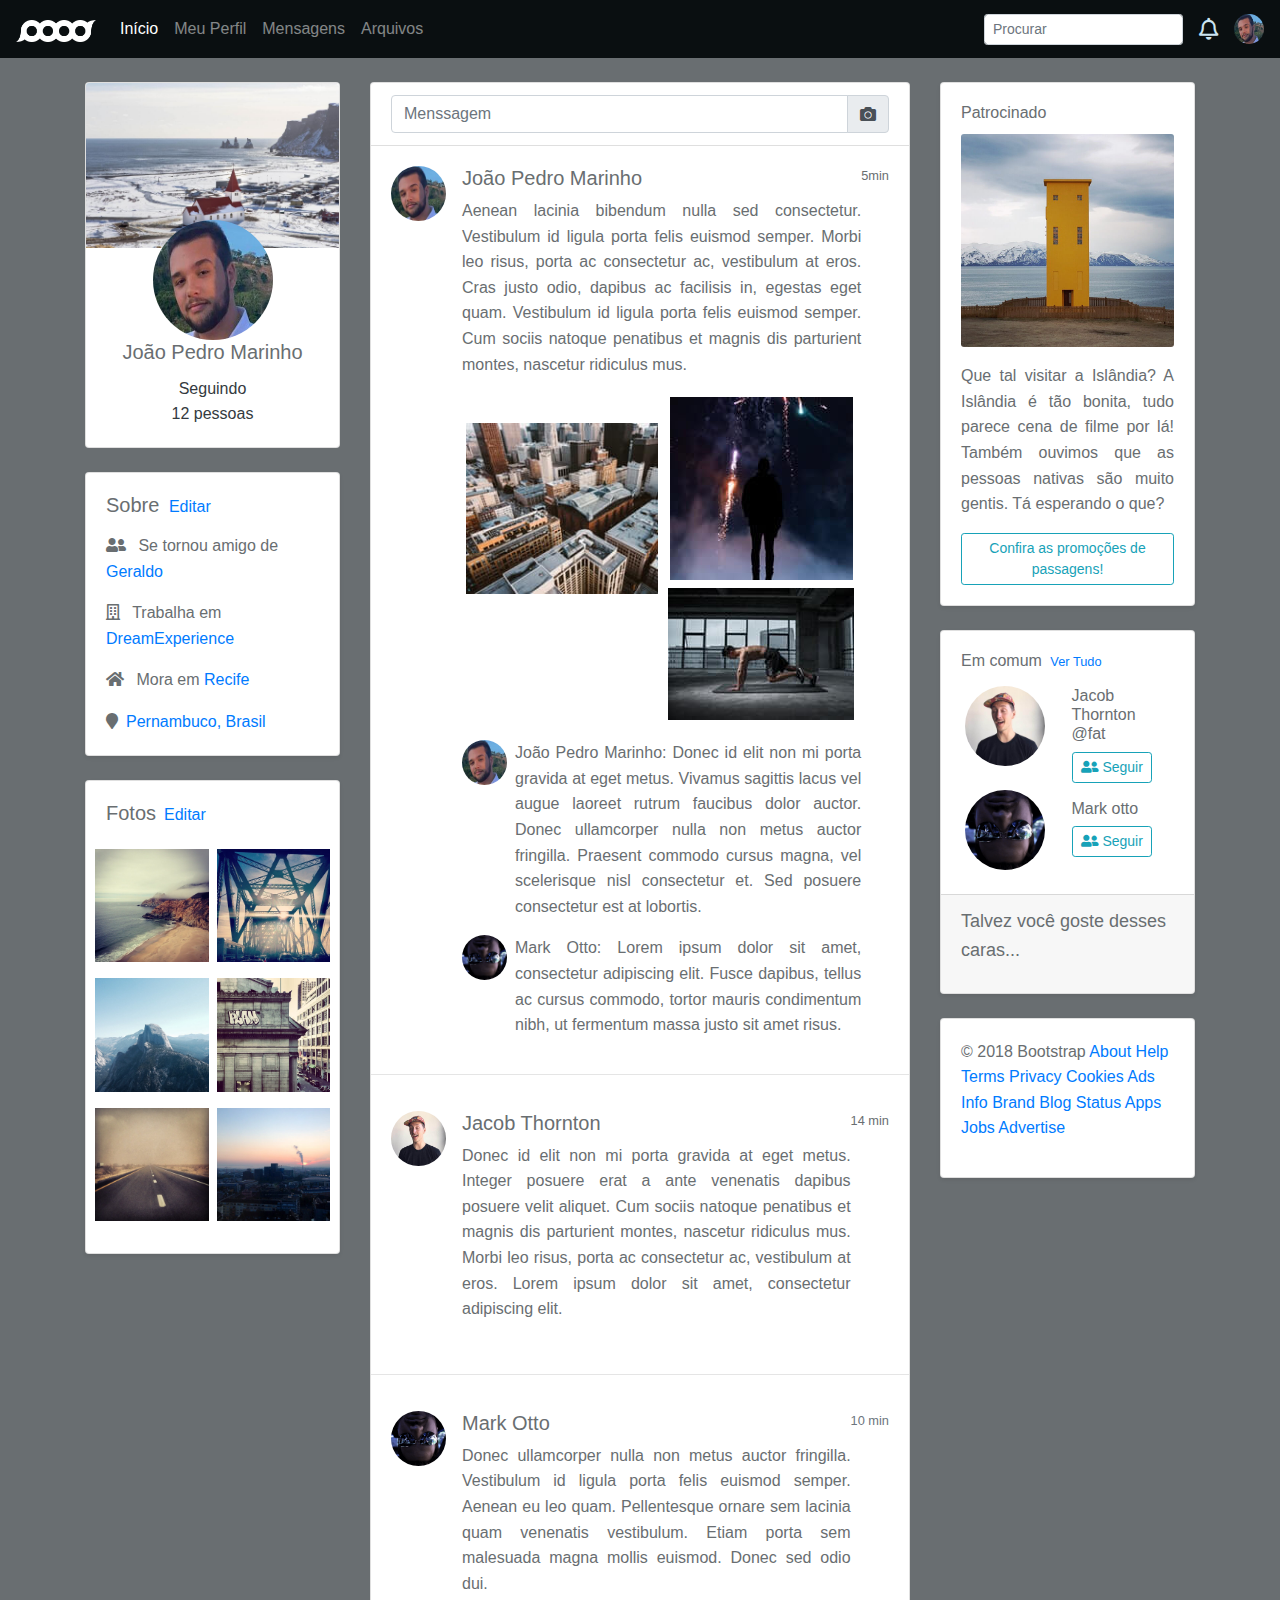
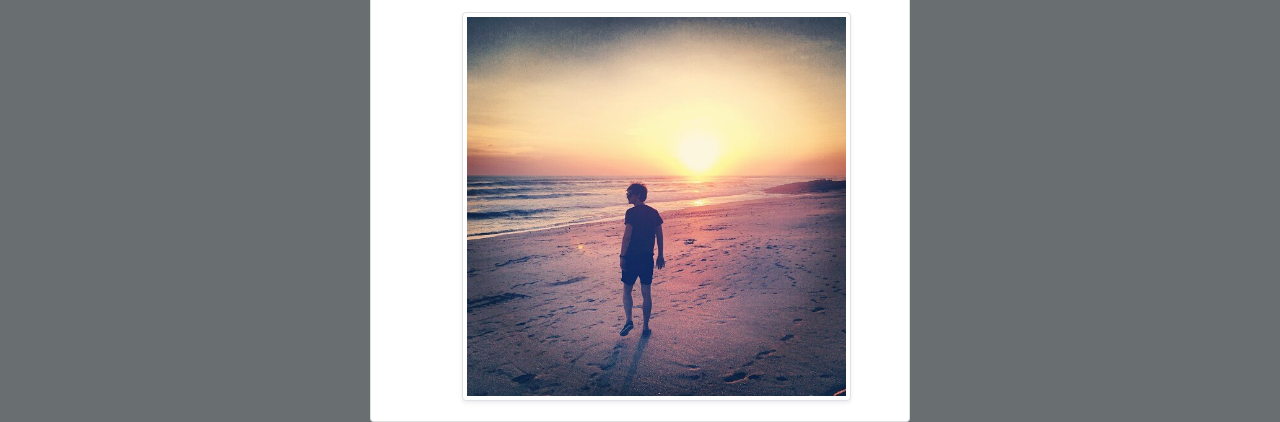
==== index.html @ 1794aaf6 "otimização acessibilidade 2" ====
<!DOCTYPE html>
<html lang="en">
<head>
<meta charset="UTF-8">
<meta name ="Social media" content="A fun Social Media for cool & new developers">
<meta name="viewport" content="width=device-width, initial-scale=1.0">
<meta http-equiv="X-UA-Compatible" content="ie=edge">
<link rel="stylesheet" href="https://cdnjs.cloudflare.com/ajax/libs/twitter-bootstrap/4.3.1/css/bootstrap.min.css">
<link rel="stylesheet" href="https://use.fontawesome.com/releases/v5.7.2/css/all.css">
<link rel="stylesheet" href="style.css">

<!------------------LIght BOx for Gallery-------------->
<link rel="stylesheet" href="lightbox.min.css">
<script type="text/javascript" src="lightbox-plus-jquery.min.js"></script>
<!------------------LIght BOx for Gallery-------------->
<title>Minha Rede Social</title>
</head>
<body>


    <!-------------------------------NAvigation Starts------------------>

    <nav class="navbar navbar-expand-md navbar-dark mb-4" style="background-color:#0a0f11">
        <a href="index.html" class="navbar-brand"><img src="img/brand-white.png" alt="logo" class="img-fluid" width="80px" height="100px"></a>

        <button name="Menu" class="navbar-toggler" data-toggle="collapse" data-target="#responsive"><span class="navbar-toggler-icon"></span>Menu</button>


        <div class="collapse navbar-collapse" id="responsive">
            <ul class="navbar-nav mr-auto text-capitalize">
                <li class="nav-item"><a href="index.html" class="nav-link active">Início</a></li>
                <li class="nav-item"><a href="profile.html" class="nav-link">Meu Perfil</a></li>
                <li class="nav-item"><a href="#modalview" class="nav-link" data-toggle="modal">Mensagens</a></li>
                <li class="nav-item"><a href="notification.html" class="nav-link">Arquivos</a></li>
                <li class="nav-item"><a href="#" class="nav-link d-md-none">Sair</a></li>

            </ul>

            <form action="" class="form-inline ml-auto d-none d-md-block">
                <input type="text" name="search" id="search" placeholder="Procurar" class="form-control form-control-sm">
            </form>
            <a href="notification.html" class="text-decoration-none" style="color:#CBE4F2;font-size:22px;"><i class="far fa-bell ml-3 d-none d-md-block"></i></a> 
            <img src="img/WhatsApp Image 2023-08-21 at 18.34.42.jpeg" alt="" class="rounded-circle ml-3 d-none d-md-block" width="30px" height="30px">





        </div>





    </nav>

    <!---------------------------------------------Ends navigation------------------------------>

    <!---------------------------MOdal Section  satrts------------------->

    <div class="modal fade" id="modalview" >
        <div class="modal-dialog modal-dialog-scrollable modal-dialog-centered">

            <div class="modal-content">


                <div class="modal-header">
                    <div class="modal-title h4">Mensagens</div>

                    <button type="button" class="close" data-dismiss="modal">&times;</button>
                </div>


                <div class="modal-body">


                    <ul class="list-unstyled">


                     <a href="#" class="text-decoration-none">
                        <li class="media hover-media">
                           
                                <img src="img/WhatsApp Image 2023-08-21 at 18.34.42.jpeg" alt="img" width="60px" height="60px" class="rounded-circle mr-3">

                                <div class="media-body text-dark">
                                        <h6 class="media-header">João Pedro Marinho <strong> e mais alguém</strong></h6>
                                        <p class="media-text">Lorem ipsum dolor sit amet consectetur adipisicing elit.</p>

                                </div>

                        </li>
                    </a>
                    <hr class="my-3">


                    
                    <a href="#" class="text-decoration-none">
                            <li class="media hover-media">
                               
                                    <img src="img/avatar-fat.jpg" alt="img" width="60px" height="60px" class="rounded-circle mr-3">
    
                                    <div class="media-body text-dark">
                                            <h6 class="media-header">Mark Otto<strong></strong></h6>
                                            <p class="media-text">Lorem ipsum dolor sit amet consectetur adipisicing elit.</p>
    
                                    </div>
    
                            </li>
                        </a>


                        <hr class="my-3">


                        <a href="#" class="text-decoration-none">
                            <li class="media hover-media">
                               
                                    <img src="img/avatar-mdo.png" alt="img" width="60px" height="60px" class="rounded-circle mr-3">
    
                                    <div class="media-body text-dark">
                                            <h6 class="media-header">Archer andu e <strong> mais 5 pessoas</strong></h6>
                                            <p class="media-text">Lorem ipsum dolor sit amet consectetur adipisicing elit.</p>
    
                                    </div>
    
                            </li>
                        </a>

                        <hr class="my-3">
            
        
                            
                            <a href="#" class="text-decoration-none">
                                    <li class="media hover-media">
                                       
                                            <img src="img/avatar-fat.jpg" alt="img" width="60px" height="60px" class="rounded-circle mr-3">
            
                                            <div class="media-body text-dark">
                                                    <h6 class="media-header">Mark Otto e <strong> mais 3 pessoas</strong></h6>
                                                    <p class="media-text">Lorem ipsum dolor sit amet consectetur adipisicing elit.</p>
            
                                            </div>
            
                                    </li>
                                </a>
        
        
                                <hr class="my-3">
        
        
                                <a href="#" class="text-decoration-none">
                                    <li class="media hover-media">
                                       
                                            <img src="img/avatar-mdo.png" alt="img" width="60px" height="60px" class="rounded-circle mr-3">
            
                                            <div class="media-body text-dark">
                                                    <h6 class="media-header">Archer andu</h6>
                                                    <p class="media-text">Lorem ipsum dolor sit amet consectetur adipisicing elit.</p>
            
                                            </div>
            
                                    </li>
                                </a>

                        
                                <hr class="my-3">
                                <a href="#" class="text-decoration-none">
                                        <li class="media hover-media">
                                           
                                                <img src="img/avatar-dhg.png" alt="img" width="60px" height="60px" class="rounded-circle mr-3">
                
                                                <div class="media-body text-dark">
                                                        <h6 class="media-header">Jchob Thunder</h6>
                                                        <p class="media-text">Lorem ipsum dolor sit amet consectetur adipisicing elit.</p>
                
                                                </div>
                
                                        </li>
                                    </a>
                                    <hr class="my-3">
                
                
                
                                        <a href="#" class="text-decoration-none">
                                            <li class="media hover-media">
                                               
                                                    <img src="img/avatar-mdo.png" alt="img" width="60px" height="60px" class="rounded-circle mr-3">
                    
                                                    <div class="media-body text-dark">
                                                            <h6 class="media-header">Archer andu e <strong> mais 4 pessoas</strong></h6>
                                                            <p class="media-text">Lorem ipsum dolor sit amet consectetur adipisicing elit.</p>
                    
                                                    </div>
                    
                                            </li>
                                        </a>
    
    


                    </ul>



                    

                </div>
            </div>


        </div>


    </div>
    <!-------------------------------MOdal Ends---------------------------->



    <!-------------------------------------------Start Grids layout for lg-xl-3 columns and (xs-lg 1 columns)--------------------------------->


    <div class="container">
        <div class="row">


            <!--------------------------left columns  start-->

            <div class="col-12 col-lg-3">

                <div class="left-column">


                    <div class="card card-left1 mb-4" >
                        <img src="img/photo-1455448972184-de647495d428.jpg" alt="" class="card-img-top img-fluid">
                        <div class="card-body text-center ">
                            <img src="img/WhatsApp Image 2023-08-21 at 18.34.42.jpeg" alt="img" width="120px" height="120px" class="rounded-circle mt-n5">
                            <h5 class="card-title">João Pedro Marinho</h5>
                            <ul class="list-unstyled nav justify-content-center">
                               <a href="#" class="text-dark text-decoration-none"> <li class="nav-item">Seguindo<br> <strong>12 pessoas</strong></li></a>
                            </ul>

                        </div>




                    </div>


                    <div class="card shadow-sm card-left2 mb-4">

                        <div class="card-body">

                                <h5 class="mb-3 card-title">Sobre <small><a href="#" class="ml-1">Editar</a></small></h5>

                                <p class="card-text"> <i class="fas fa-user-friends mr-2"></i> Se tornou amigo de <a href="#" class="text-decoration-none">Geraldo</a></p>
                                <p class="card-text"> <i class="far fa-building mr-2"></i> Trabalha em <a href="#" class="text-decoration-none">DreamExperience</a></p>
                                <p class="card-text"> <i class="fas fa-home mr-2"></i> Mora em <a href="#" class="text-decoration-none">Recife</a></p>
                                <p class="card-text"> <i class="fas fa-map-marker mr-2"></i><a href="#" class="text-decoration-none">Pernambuco, Brasil</a></p>




                        </div>
                     




                    </div>




                    <div class="card shadow-sm card-left3 mb-4">

                        <div class="card-body">
                            <h5 class="card-title">Fotos<small class="ml-2"><a href="#">Editar </a></small></h5>

                            <div class="row">
                                <div class="col-6 p-1">
                                    <a href="img/left1.jpg" data-lightbox="id" ><img src="img/left1.jpg" alt="img" class="img-fluid my-2"></a>  
                                    <a href="img/left2.jpg"data-lightbox="id"><img src="img/left2.jpg" alt="img" class="img-fluid my-2"></a>
                                    <a href="img/left3.jpg"data-lightbox="id"><img src="img/left3.jpg" alt="img" class="img-fluid my-2"></a>

                                </div>


                                <div class="col-6 p-1">
                                        <a href="img/left4.jpg"data-lightbox="id"><img src="img/left4.jpg" alt="img" class="img-fluid my-2"></a>
                                        <a href="img/left5.jpg"data-lightbox="id"><img src="img/left5.jpg" alt="img" class="img-fluid my-2"></a>
                                        <a href="img/left6.jpg"data-lightbox="id"><img src="img/left6.jpg" alt="img" class="img-fluid my-2"></a>
    
                                    </div>

                            </div>

                        </div>







                        </div>




                   

                    





                </div>





            </div>








 <!--------------------------Ends Left columns-->





 <!---------------------------------------Middle columns  start---------------->



            
            <div class="col-12 col-lg-6" >


                <div class="middle-column">


                    <div class="card" >


                        <div class="card-header bg-transparent">
                            <form class="form-inline">


                                <div class="input-group w-100">
                                 <input type="text" name="message" id="message" placeholder="Menssagem" class="form-control form-control-md">

                                 <div class="input-group-append">
                                        <div class="input-group-text">
                                                <i class="fas fa-camera"></i>
                                            </div>


                                 </div>

                                </div>



                        
                                
                               
                            </form>

                        </div>






                           
   <div class="card-body">

    <div class="media">
        <img src="img/WhatsApp Image 2023-08-21 at 18.34.42.jpeg" alt="img" width="55px" height="55px" class="rounded-circle mr-3">

        <div class="media-body">
            <h5>João Pedro Marinho</h5>
            <p class="card-text text-justify">Aenean lacinia bibendum nulla sed consectetur. Vestibulum id ligula porta felis euismod semper. Morbi leo risus, porta ac consectetur ac, vestibulum at eros. Cras justo odio, dapibus ac facilisis in, egestas eget quam. Vestibulum id ligula porta felis euismod semper. Cum sociis natoque penatibus et magnis dis parturient montes, nascetur ridiculus mus.</p>

           

            <div class="row no-gutters mb-3">
                <div class="col-6 p-1 text-center">

                        <img src="img/adventure-alps-clouds-2259810.jpg" alt="" class="img-fluid mb-2">
                        <img src="img/aerial-view-architectural-design-buildings-2228123.jpg" alt="" class="img-fluid">
            

                </div>

                <div class="col-6 p-1 text-center">

                        <img src="img/celebration-colored-smoke-dark-2297472.jpg" alt="" class="img-fluid mb-2">
                        <img src="img/bodybuilding-exercise-fitness-2294361.jpg" alt=""class="img-fluid">
            

                </div>


            </div>








        
            <div class="media mb-3">
                    <img src="img/WhatsApp Image 2023-08-21 at 18.34.42.jpeg" alt="img" width="45px" height="45px" class="rounded-circle mr-2">
                    <div class="media-body">
                            <p class="card-text text-justify">João Pedro Marinho: Donec id elit non mi porta gravida at eget metus. Vivamus sagittis lacus vel augue laoreet rutrum faucibus dolor auctor. Donec ullamcorper nulla non metus auctor fringilla. Praesent commodo cursus magna, vel scelerisque nisl consectetur et. Sed posuere consectetur est at lobortis.</p>

                    </div>


            </div>

            
            <div class="media">
                    <img src="img/avatar-mdo.png" alt="img" width="45px" height="45px" class="rounded-circle mr-2">
                    <div class="media-body">
                            <p class="card-text text-justify">Mark Otto: Lorem ipsum dolor sit amet, consectetur adipiscing elit. Fusce dapibus, tellus ac cursus commodo, tortor mauris condimentum nibh, ut fermentum massa justo sit amet risus.</p>

                    </div>


            </div>

            
            



        </div>
        <small>5min</small>
        


    </div>


    



   </div>

                            
                             
 <hr>

<div class="card-body">

    <div class="media">
            <img src="img/avatar-fat.jpg" alt="img" width="55px" height="55px" class="rounded-circle mr-3">

        <div class="media-body">
                <h5>Jacob Thornton</h5>
                <p class="text-justify">Donec id elit non mi porta gravida at eget metus. Integer posuere erat a ante venenatis dapibus posuere velit aliquet. Cum sociis natoque penatibus et magnis dis parturient montes, nascetur ridiculus mus. 
                    Morbi leo risus, porta ac consectetur ac, vestibulum at eros. Lorem ipsum dolor sit amet, consectetur adipiscing elit.</p>



        </div>

        <small>14 min</small>

    </div>





</div>
<hr>

<div class="card-body">

    <div class="media">

            <img src="img/avatar-mdo.png" alt="img" width="55px" height="55px" class="rounded-circle mr-3">
            <div class="media-body">
                <h5>Mark Otto</h5>
                <p class="text-justify">Donec ullamcorper nulla non metus auctor fringilla. Vestibulum id ligula porta felis euismod semper. Aenean eu leo quam. Pellentesque ornare sem lacinia quam venenatis vestibulum. Etiam porta sem malesuada magna mollis euismod. Donec sed odio dui.</p>
             <a href="img/mid5.jpg" data-lightbox="id"><img src="img/mid5.jpg" alt="" class="img-fluid shadow-sm img-thumbnail">   </a>   

            </div>


            <small class="text-muted">10 min</small>



    </div>




</div>





                     
                           

 </div>









 </div>








  </div>






  






  <br> <br> <br><br> <br> <br>

<!------------------------Middle column Ends---------------->








<!---------------------------Statrs Right Columns----------------->


                
<div class="col-12 col-lg-3">


    <div class="right-column">

        <div class="card shadow-sm mb-4" >
            <div class="card-body">
                <h6 class="card-title">Patrocinado</h6>
                <img src="img/right1.jpg" alt="card-img" class="card-img mb-3">
                <p class="card-text text-justify"> <span class="h6">Que tal visitar a Islândia?</span> A Islândia é tão bonita, tudo parece cena de filme por lá! Também ouvimos que as pessoas nativas são muito gentis.  Tá esperando o que?</p>
                <a href="#" class="btn btn-outline-info card-link btn-sm">Confira as promoções de passagens!</a>


            </div>

        </div>


        <div class="card shadow-sm mb-4">

            <div class="card-body">

                    <h6 class="card-title ">Em comum <a href="#" class="ml-1"><small> Ver Tudo</small> </a> </h6>
                    <div class="row no-gutters d-none d-lg-flex">
                        <div class="col-6 p-1">
                                <img src="img/avatar-fat.jpg" alt="img" width="80px" height="80px" class="rounded-circle mb-4">
                                <img src="img/avatar-mdo.png" alt="img" width="80px" height="80px" class="rounded-circle">



                        </div>
                        <div class="col-6 p-1 text-left">
                            <h6>Jacob Thornton @fat</h6>
                            <a href="#" class="btn btn-outline-info btn-sm mb-3"><i class="fas fa-user-friends"></i> Seguir </a>

                            <h6>Mark otto</h6>
                            <a href="#" class="btn btn-outline-info  btn-sm"><i class="fas fa-user-friends"></i> Seguir </a>

                        </div>

                    </div>

            </div>

            <div class="card-footer">

                <p class="lead" style="font-size:18px;">Talvez você goste desses caras...</p>
            </div>
            


        </div>

        <div class="card shadow-sm">
            <div class="card-body">
                <p>&copy; 2018 Bootstrap



                        <a href="#">About</a>
                        <a href="#">Help</a>
                        <a href="#">Terms</a>
                        <a href="#">Privacy</a>
                        <a href="#">Cookies</a>
                        <a href="#">Ads </a>
                        <a href="#">Info</a>
                        <a href="#">Brand</a>
                        <a href="#">Blog</a>
                        <a href="#">Status</a>
                        <a href="#">Apps</a>
                        <a href="#">Jobs</a>
                        <a href="#">Advertise</a>
                    
                
                
                
                
                
                
                
                
                
                
                
                
                
                
                
                
                </p>
            </div>

        </div>









    </div>

    
    

























            </div>





</div>




    

































<!------------------------Light BOx OPtions------------->
<script>
        lightbox.option({
          
        })
    </script>



<!------------------------Light BOx OPtions------------->










<script src="https://cdnjs.cloudflare.com/ajax/libs/jquery/3.3.1/jquery.slim.min.js"></script>
<script src="https://cdnjs.cloudflare.com/ajax/libs/popper.js/1.14.7/umd/popper.min.js"></script>
<script src="https://cdnjs.cloudflare.com/ajax/libs/twitter-bootstrap/4.3.1/js/bootstrap.min.js"></script>
</body>
</html>
---- style.css ----
* {
    box-sizing: border-box;
  }

  body{
      background-color: #696e71;
      font-family: "Open Sans", "Helvetica Neue", Helvetica, Arial, sans-serif;
      margin: 0;
      font-weight: 300;
      line-height: 1.6;
      color: #696e71;
      text-align: left;
  }
  
.banner{
    background-image: url(img/banner.jpg);
    background-repeat: no-repeat;
    background-size: cover;
    background-position: center;
    height: 500px;

}

.banner-title{
    transform: translateY(150px)
}
.banner-end{
    transform: translateY(280px)
}

.thumnail{
    width: 257px;
    height: 257px;
}

.hover-media:hover{
    background-color: #918f8f;
}
/*--------------------------Grid template starts design for image gallery-----------------*/


.grid-template{
    display: grid;
    grid-template-columns: repeat(5,1fr);
    grid-auto-rows: minmax(250px,auto);
    grid-gap: 10px;
}

.item-1{
    grid-column: 1 / 3;
    grid-row: 1 / 2;

}
.item-7{
    grid-column: 2 / 4;
    grid-row: 2 / 3;
    

}

.item-9{
    grid-row: 3 / 5;
    

}


.item-10{
    grid-row: 3 / 5;
    

}

.item-11{
  grid-column: 3/5;
  grid-row: 3 / 5;
    
}
.item-12{
    grid-row: 3 / 5;
    

}

/*----------------------------------(This code Important for Modal sizing on large device)-----------------------------------*/
.modal-dialog {
    position: relative;
    width: auto;
    max-width: 600px;
    margin: 0 auto;
  }

/*----------------------------------------------------------------------------------------------------------------------------*/
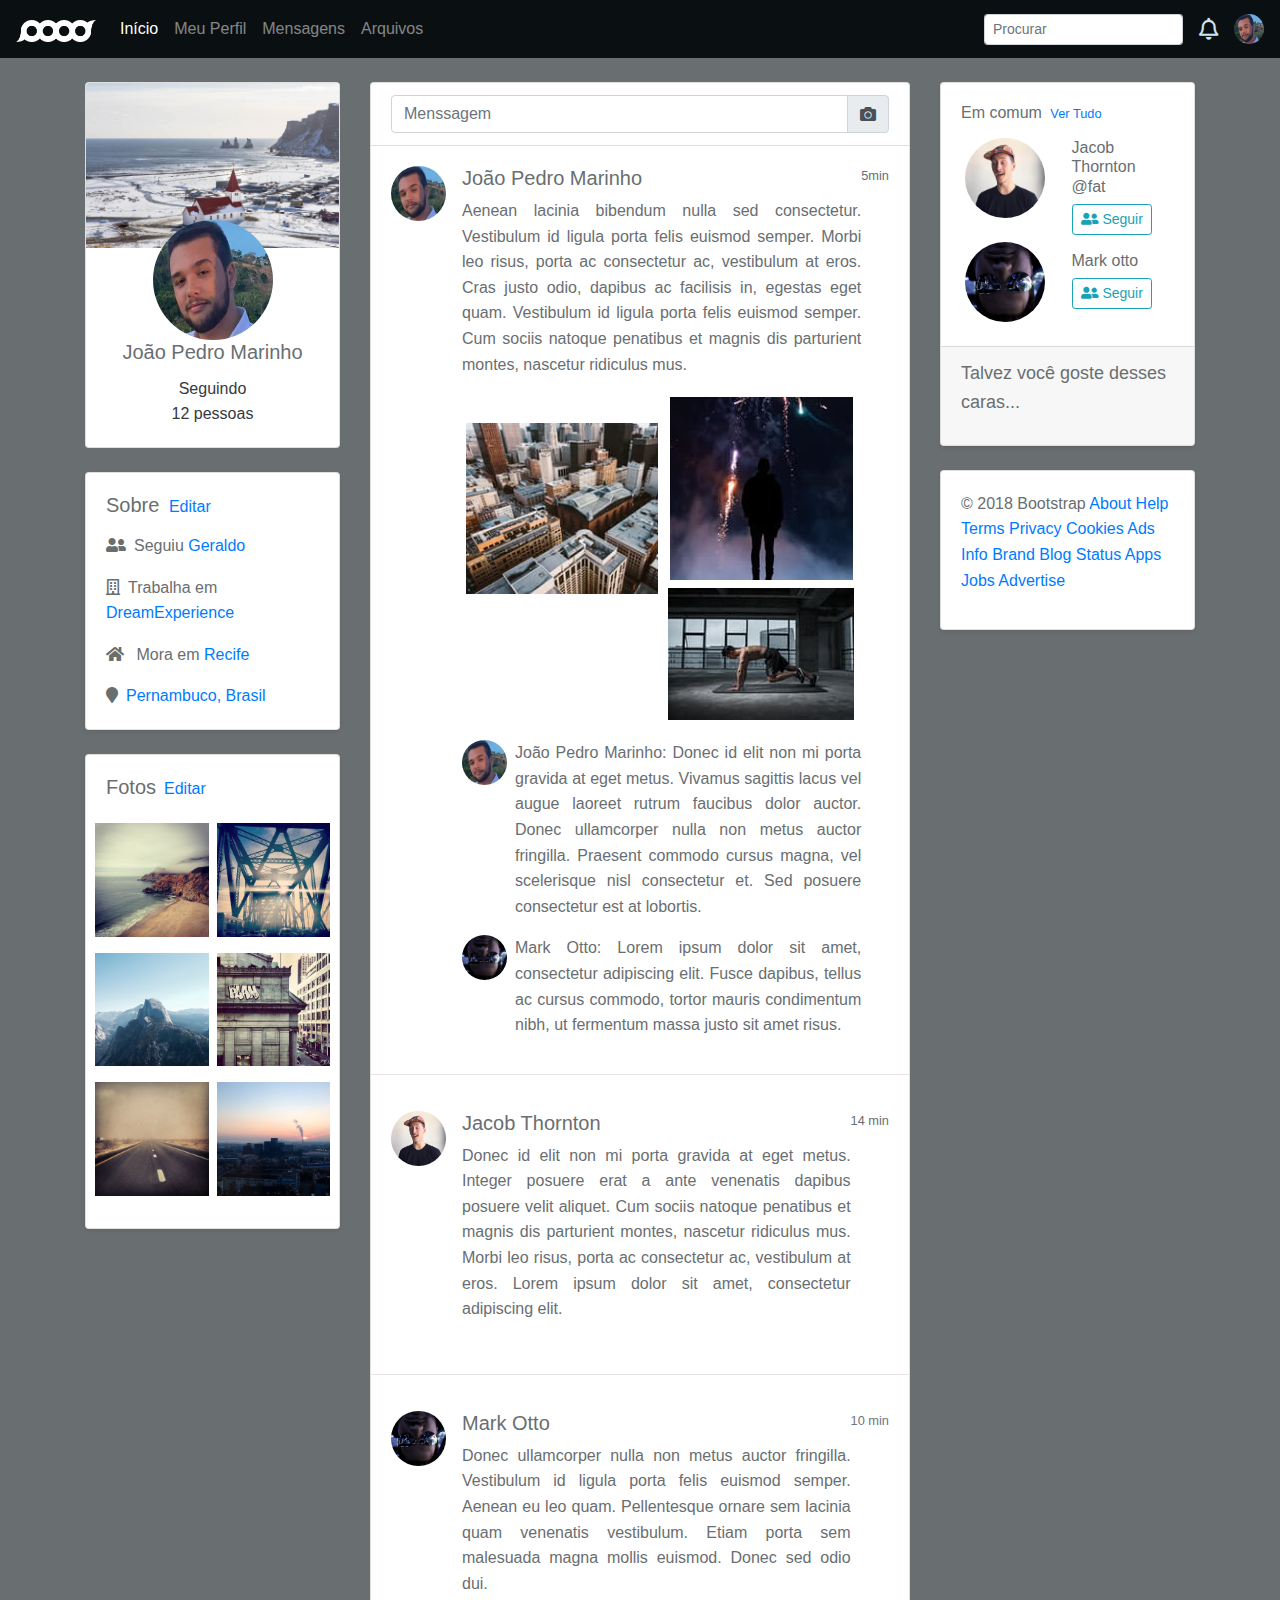
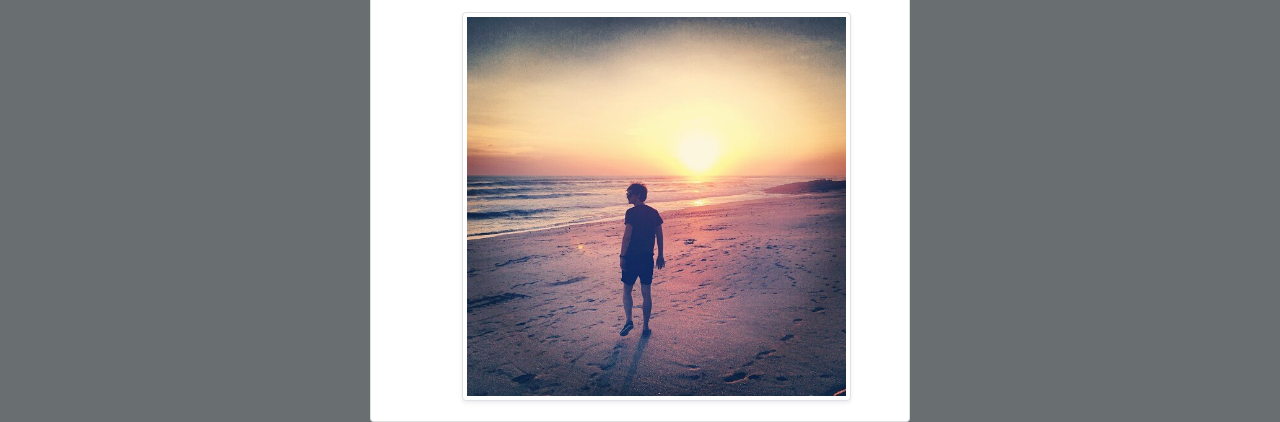
==== commit 0ebc725b: "Modificações gerais" ====
--- a/index.html
+++ b/index.html
@@ -23,7 +23,7 @@
     <nav class="navbar navbar-expand-md navbar-dark mb-4" style="background-color:#0a0f11">
         <a href="index.html" class="navbar-brand"><img src="img/brand-white.png" alt="logo" class="img-fluid" width="80px" height="100px"></a>
 
-        <button name="Menu" class="navbar-toggler" data-toggle="collapse" data-target="#responsive"><span class="navbar-toggler-icon"></span>Menu</button>
+        <button name="Menu" class="navbar-toggler" data-toggle="collapse" data-target="#responsive"><span class="navbar-toggler-icon"></span> Menu</button>
 
 
         <div class="collapse navbar-collapse" id="responsive">
@@ -253,10 +253,10 @@
 
                                 <h5 class="mb-3 card-title">Sobre <small><a href="#" class="ml-1">Editar</a></small></h5>
 
-                                <p class="card-text"> <i class="fas fa-user-friends mr-2"></i> Se tornou amigo de <a href="#" class="text-decoration-none">Geraldo</a></p>
-                                <p class="card-text"> <i class="far fa-building mr-2"></i> Trabalha em <a href="#" class="text-decoration-none">DreamExperience</a></p>
-                                <p class="card-text"> <i class="fas fa-home mr-2"></i> Mora em <a href="#" class="text-decoration-none">Recife</a></p>
-                                <p class="card-text"> <i class="fas fa-map-marker mr-2"></i><a href="#" class="text-decoration-none">Pernambuco, Brasil</a></p>
+                                <p class="card-text"> <i class="fas fa-user-friends mr-2"></i>Seguiu <a href="#" class="link-underline-primary">Geraldo</a></p>
+                                <p class="card-text"> <i class="far fa-building mr-2"></i>Trabalha em <a href="#" class="link-underline-primary">DreamExperience</a></p>
+                                <p class="card-text"> <i class="fas fa-home mr-2"></i> Mora em <a href="#" class="link-underline-primary">Recife</a></p>
+                                <p class="card-text"> <i class="fas fa-map-marker mr-2"></i><a href="#" class="link-underline-primary">Pernambuco, Brasil</a></p>
 
 
 
@@ -571,22 +571,6 @@
 
                 
 <div class="col-12 col-lg-3">
-
-
-    <div class="right-column">
-
-        <div class="card shadow-sm mb-4" >
-            <div class="card-body">
-                <h6 class="card-title">Patrocinado</h6>
-                <img src="img/right1.jpg" alt="card-img" class="card-img mb-3">
-                <p class="card-text text-justify"> <span class="h6">Que tal visitar a Islândia?</span> A Islândia é tão bonita, tudo parece cena de filme por lá! Também ouvimos que as pessoas nativas são muito gentis.  Tá esperando o que?</p>
-                <a href="#" class="btn btn-outline-info card-link btn-sm">Confira as promoções de passagens!</a>
-
-
-            </div>
-
-        </div>
-
 
         <div class="card shadow-sm mb-4">
 
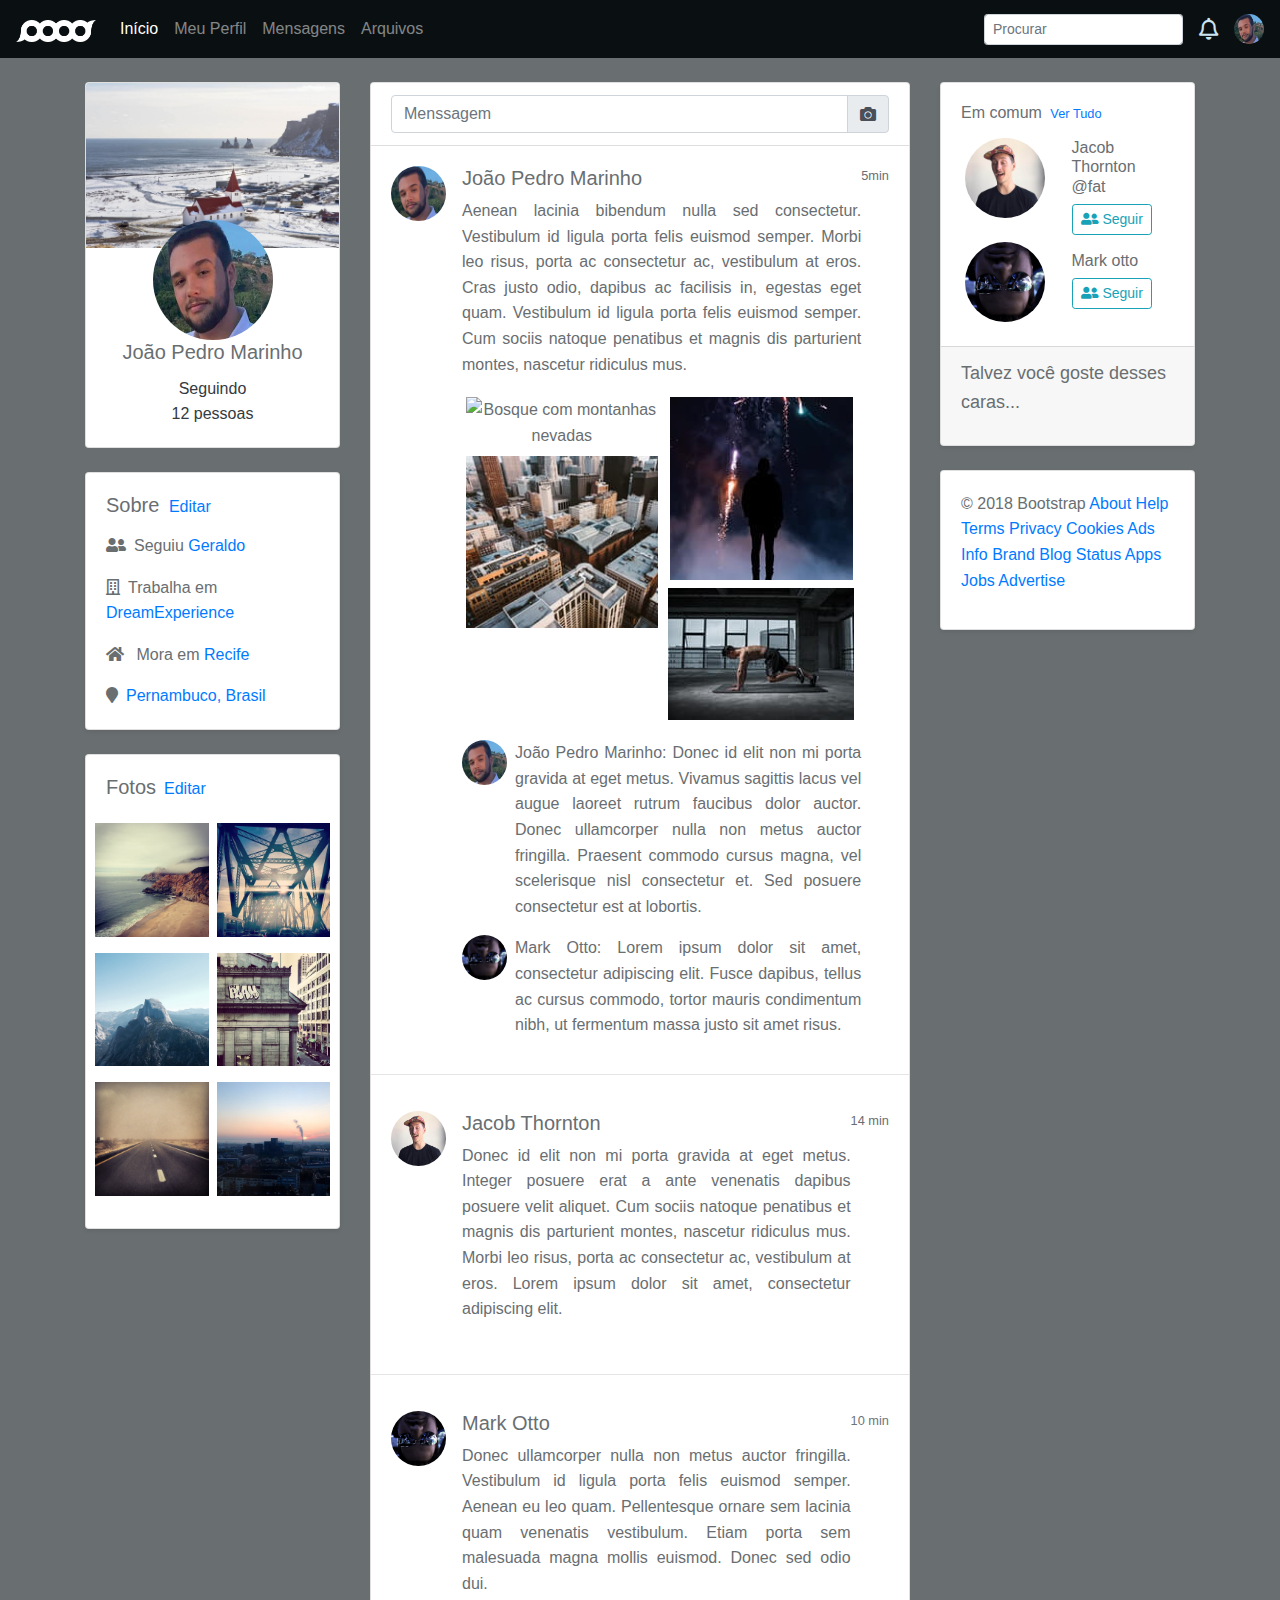
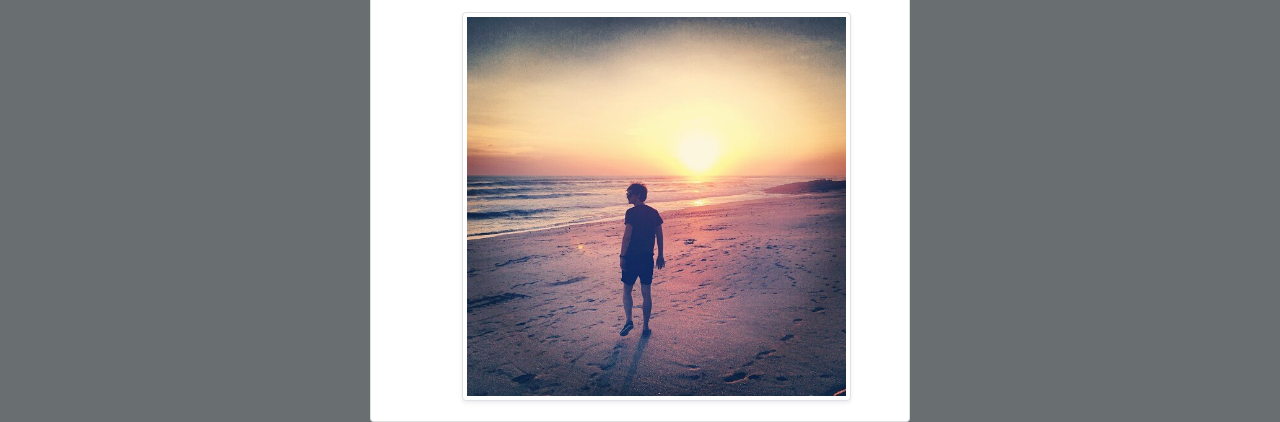
==== commit 1f7df52b: "ajustes" ====
--- a/index.html
+++ b/index.html
@@ -23,7 +23,7 @@
     <nav class="navbar navbar-expand-md navbar-dark mb-4" style="background-color:#0a0f11">
         <a href="index.html" class="navbar-brand"><img src="img/brand-white.png" alt="logo" class="img-fluid" width="80px" height="100px"></a>
 
-        <button name="Menu" class="navbar-toggler" data-toggle="collapse" data-target="#responsive"><span class="navbar-toggler-icon"></span> Menu</button>
+        <button name="Menu" aria-label="Menu" class="navbar-toggler" data-toggle="collapse" data-target="#responsive"><span class="navbar-toggler-icon"></span> Menu</button>
 
 
         <div class="collapse navbar-collapse" id="responsive">
@@ -40,7 +40,7 @@
                 <input type="text" name="search" id="search" placeholder="Procurar" class="form-control form-control-sm">
             </form>
             <a href="notification.html" class="text-decoration-none" style="color:#CBE4F2;font-size:22px;"><i class="far fa-bell ml-3 d-none d-md-block"></i></a> 
-            <img src="img/WhatsApp Image 2023-08-21 at 18.34.42.jpeg" alt="" class="rounded-circle ml-3 d-none d-md-block" width="30px" height="30px">
+            <img src="img/WhatsApp Image 2023-08-21 at 18.34.42.jpeg" alt="Foto de perfil; rosto de um homem com montanha no fundo da imagem" class="rounded-circle ml-3 d-none d-md-block" width="30px" height="30px">
 
 
 
@@ -67,7 +67,7 @@
                 <div class="modal-header">
                     <div class="modal-title h4">Mensagens</div>
 
-                    <button type="button" class="close" data-dismiss="modal">&times;</button>
+                    <button type="button" aria-label="fechar" class="close" data-dismiss="modal">&times;</button>
                 </div>
 
 
@@ -80,7 +80,7 @@
                      <a href="#" class="text-decoration-none">
                         <li class="media hover-media">
                            
-                                <img src="img/WhatsApp Image 2023-08-21 at 18.34.42.jpeg" alt="img" width="60px" height="60px" class="rounded-circle mr-3">
+                                <img src="img/WhatsApp Image 2023-08-21 at 18.34.42.jpeg" alt="Foto de perfil; rosto de um homem com montanha no fundo da imagem" width="60px" height="60px" class="rounded-circle mr-3">
 
                                 <div class="media-body text-dark">
                                         <h6 class="media-header">João Pedro Marinho <strong> e mais alguém</strong></h6>
@@ -97,7 +97,7 @@
                     <a href="#" class="text-decoration-none">
                             <li class="media hover-media">
                                
-                                    <img src="img/avatar-fat.jpg" alt="img" width="60px" height="60px" class="rounded-circle mr-3">
+                                    <img src="img/avatar-fat.jpg" alt="Foto de perfil; Homem de boné no fundo branco" width="60px" height="60px" class="rounded-circle mr-3">
     
                                     <div class="media-body text-dark">
                                             <h6 class="media-header">Mark Otto<strong></strong></h6>
@@ -115,7 +115,7 @@
                         <a href="#" class="text-decoration-none">
                             <li class="media hover-media">
                                
-                                    <img src="img/avatar-mdo.png" alt="img" width="60px" height="60px" class="rounded-circle mr-3">
+                                    <img src="img/avatar-mdo.png" alt="Foto de perfil; Homem de cabeça pra baixo com óculos escuros" width="60px" height="60px" class="rounded-circle mr-3">
     
                                     <div class="media-body text-dark">
                                             <h6 class="media-header">Archer andu e <strong> mais 5 pessoas</strong></h6>
@@ -133,7 +133,7 @@
                             <a href="#" class="text-decoration-none">
                                     <li class="media hover-media">
                                        
-                                            <img src="img/avatar-fat.jpg" alt="img" width="60px" height="60px" class="rounded-circle mr-3">
+                                            <img src="img/avatar-fat.jpg" alt="Foto de perfil; Homem de boné no fundo branco" width="60px" height="60px" class="rounded-circle mr-3">
             
                                             <div class="media-body text-dark">
                                                     <h6 class="media-header">Mark Otto e <strong> mais 3 pessoas</strong></h6>
@@ -151,7 +151,7 @@
                                 <a href="#" class="text-decoration-none">
                                     <li class="media hover-media">
                                        
-                                            <img src="img/avatar-mdo.png" alt="img" width="60px" height="60px" class="rounded-circle mr-3">
+                                            <img src="img/avatar-mdo.png" alt="Foto de perfil; Homem de cabeça pra baixo com óculos escuros" width="60px" height="60px" class="rounded-circle mr-3">
             
                                             <div class="media-body text-dark">
                                                     <h6 class="media-header">Archer andu</h6>
@@ -167,7 +167,7 @@
                                 <a href="#" class="text-decoration-none">
                                         <li class="media hover-media">
                                            
-                                                <img src="img/avatar-dhg.png" alt="img" width="60px" height="60px" class="rounded-circle mr-3">
+                                                <img src="img/avatar-dhg.png" alt="Foto de perfil; Foto preta e branca de home usando óculos escuros" width="60px" height="60px" class="rounded-circle mr-3">
                 
                                                 <div class="media-body text-dark">
                                                         <h6 class="media-header">Jchob Thunder</h6>
@@ -184,7 +184,7 @@
                                         <a href="#" class="text-decoration-none">
                                             <li class="media hover-media">
                                                
-                                                    <img src="img/avatar-mdo.png" alt="img" width="60px" height="60px" class="rounded-circle mr-3">
+                                                    <img src="img/avatar-mdo.png" alt="Foto de perfil; Homem de cabeça pra baixo com óculos escuros" width="60px" height="60px" class="rounded-circle mr-3">
                     
                                                     <div class="media-body text-dark">
                                                             <h6 class="media-header">Archer andu e <strong> mais 4 pessoas</strong></h6>
@@ -231,9 +231,9 @@
 
 
                     <div class="card card-left1 mb-4" >
-                        <img src="img/photo-1455448972184-de647495d428.jpg" alt="" class="card-img-top img-fluid">
+                        <img src="img/photo-1455448972184-de647495d428.jpg" alt="Igreja branca com telhado vermelho; A igreja está localizada numa pequena cidade, com neve e em frente ao mar" class="card-img-top img-fluid">
                         <div class="card-body text-center ">
-                            <img src="img/WhatsApp Image 2023-08-21 at 18.34.42.jpeg" alt="img" width="120px" height="120px" class="rounded-circle mt-n5">
+                            <img src="img/WhatsApp Image 2023-08-21 at 18.34.42.jpeg" alt="Foto de perfil; rosto de um homem com montanha no fundo da imagem" width="120px" height="120px" class="rounded-circle mt-n5">
                             <h5 class="card-title">João Pedro Marinho</h5>
                             <ul class="list-unstyled nav justify-content-center">
                                <a href="#" class="text-dark text-decoration-none"> <li class="nav-item">Seguindo<br> <strong>12 pessoas</strong></li></a>
@@ -279,17 +279,17 @@
 
                             <div class="row">
                                 <div class="col-6 p-1">
-                                    <a href="img/left1.jpg" data-lightbox="id" ><img src="img/left1.jpg" alt="img" class="img-fluid my-2"></a>  
-                                    <a href="img/left2.jpg"data-lightbox="id"><img src="img/left2.jpg" alt="img" class="img-fluid my-2"></a>
-                                    <a href="img/left3.jpg"data-lightbox="id"><img src="img/left3.jpg" alt="img" class="img-fluid my-2"></a>
+                                    <a href="img/left1.jpg" data-lightbox="id" ><img src="img/left1.jpg" alt="Praia com montanhas e céu nublado" class="img-fluid my-2"></a>  
+                                    <a href="img/left2.jpg"data-lightbox="id"><img src="img/left2.jpg" alt="Montanhas rochosas com céu azul" class="img-fluid my-2"></a>
+                                    <a href="img/left3.jpg"data-lightbox="id"><img src="img/left3.jpg" alt="Estrada vazia" class="img-fluid my-2"></a>
 
                                 </div>
 
 
                                 <div class="col-6 p-1">
-                                        <a href="img/left4.jpg"data-lightbox="id"><img src="img/left4.jpg" alt="img" class="img-fluid my-2"></a>
-                                        <a href="img/left5.jpg"data-lightbox="id"><img src="img/left5.jpg" alt="img" class="img-fluid my-2"></a>
-                                        <a href="img/left6.jpg"data-lightbox="id"><img src="img/left6.jpg" alt="img" class="img-fluid my-2"></a>
+                                        <a href="img/left4.jpg"data-lightbox="id"><img src="img/left4.jpg" alt="Ponte de Ferro com carros" class="img-fluid my-2"></a>
+                                        <a href="img/left5.jpg"data-lightbox="id"><img src="img/left5.jpg" alt="Prédio antigo com pinturas de rua" class="img-fluid my-2"></a>
+                                        <a href="img/left6.jpg"data-lightbox="id"><img src="img/left6.jpg" alt="Cidade; amanhecendo" class="img-fluid my-2"></a>
     
                                     </div>
 
@@ -386,7 +386,7 @@
    <div class="card-body">
 
     <div class="media">
-        <img src="img/WhatsApp Image 2023-08-21 at 18.34.42.jpeg" alt="img" width="55px" height="55px" class="rounded-circle mr-3">
+        <img src="img/WhatsApp Image 2023-08-21 at 18.34.42.jpeg" alt="Foto de perfil; Homem com montanhas ao fundo da imagem" width="55px" height="55px" class="rounded-circle mr-3">
 
         <div class="media-body">
             <h5>João Pedro Marinho</h5>
@@ -397,16 +397,16 @@
             <div class="row no-gutters mb-3">
                 <div class="col-6 p-1 text-center">
 
-                        <img src="img/adventure-alps-clouds-2259810.jpg" alt="" class="img-fluid mb-2">
-                        <img src="img/aerial-view-architectural-design-buildings-2228123.jpg" alt="" class="img-fluid">
+                        <img src="img/adventure-alps-clouds-2259810.jpg" alt="Bosque com montanhas nevadas" class="img-fluid mb-2">
+                        <img src="img/aerial-view-architectural-design-buildings-2228123.jpg" alt="Visão aérea da cidade de Nova York" class="img-fluid">
             
 
                 </div>
 
                 <div class="col-6 p-1 text-center">
 
-                        <img src="img/celebration-colored-smoke-dark-2297472.jpg" alt="" class="img-fluid mb-2">
-                        <img src="img/bodybuilding-exercise-fitness-2294361.jpg" alt=""class="img-fluid">
+                        <img src="img/celebration-colored-smoke-dark-2297472.jpg" alt="Homem assistindo queima de fogos" class="img-fluid mb-2">
+                        <img src="img/bodybuilding-exercise-fitness-2294361.jpg" alt="Homem praticando atividades de musculação; Homem fazendo flexão em academia vazia"class="img-fluid">
             
 
                 </div>
@@ -423,7 +423,7 @@
 
         
             <div class="media mb-3">
-                    <img src="img/WhatsApp Image 2023-08-21 at 18.34.42.jpeg" alt="img" width="45px" height="45px" class="rounded-circle mr-2">
+                    <img src="img/WhatsApp Image 2023-08-21 at 18.34.42.jpeg" alt="Foto de perfil; Homem com montanhas ao fundo da imagem" width="45px" height="45px" class="rounded-circle mr-2">
                     <div class="media-body">
                             <p class="card-text text-justify">João Pedro Marinho: Donec id elit non mi porta gravida at eget metus. Vivamus sagittis lacus vel augue laoreet rutrum faucibus dolor auctor. Donec ullamcorper nulla non metus auctor fringilla. Praesent commodo cursus magna, vel scelerisque nisl consectetur et. Sed posuere consectetur est at lobortis.</p>
 
@@ -434,7 +434,7 @@
 
             
             <div class="media">
-                    <img src="img/avatar-mdo.png" alt="img" width="45px" height="45px" class="rounded-circle mr-2">
+                    <img src="img/avatar-mdo.png" alt="Foto de perfil; Homem de cabeça pra baixo com óculos escuros" width="45px" height="45px" class="rounded-circle mr-2">
                     <div class="media-body">
                             <p class="card-text text-justify">Mark Otto: Lorem ipsum dolor sit amet, consectetur adipiscing elit. Fusce dapibus, tellus ac cursus commodo, tortor mauris condimentum nibh, ut fermentum massa justo sit amet risus.</p>
 
@@ -469,7 +469,7 @@
 <div class="card-body">
 
     <div class="media">
-            <img src="img/avatar-fat.jpg" alt="img" width="55px" height="55px" class="rounded-circle mr-3">
+            <img src="img/avatar-fat.jpg" alt="Foto de perfil; Homem de boné no fundo branco" width="55px" height="55px" class="rounded-circle mr-3">
 
         <div class="media-body">
                 <h5>Jacob Thornton</h5>
@@ -495,11 +495,11 @@
 
     <div class="media">
 
-            <img src="img/avatar-mdo.png" alt="img" width="55px" height="55px" class="rounded-circle mr-3">
+            <img src="img/avatar-mdo.png" alt="Foto de perfil; Homem de cabeça pra baixo com óculos escuros" width="55px" height="55px" class="rounded-circle mr-3">
             <div class="media-body">
                 <h5>Mark Otto</h5>
                 <p class="text-justify">Donec ullamcorper nulla non metus auctor fringilla. Vestibulum id ligula porta felis euismod semper. Aenean eu leo quam. Pellentesque ornare sem lacinia quam venenatis vestibulum. Etiam porta sem malesuada magna mollis euismod. Donec sed odio dui.</p>
-             <a href="img/mid5.jpg" data-lightbox="id"><img src="img/mid5.jpg" alt="" class="img-fluid shadow-sm img-thumbnail">   </a>   
+             <a href="img/mid5.jpg" data-lightbox="id"><img src="img/mid5.jpg" alt="Homem caminhando na praia no final da tarde" class="img-fluid shadow-sm img-thumbnail">   </a>   
 
             </div>
 
@@ -579,8 +579,8 @@
                     <h6 class="card-title ">Em comum <a href="#" class="ml-1"><small> Ver Tudo</small> </a> </h6>
                     <div class="row no-gutters d-none d-lg-flex">
                         <div class="col-6 p-1">
-                                <img src="img/avatar-fat.jpg" alt="img" width="80px" height="80px" class="rounded-circle mb-4">
-                                <img src="img/avatar-mdo.png" alt="img" width="80px" height="80px" class="rounded-circle">
+                                <img src="img/avatar-fat.jpg" alt="Foto de perfil; Homem de boné no fundo branco" width="80px" height="80px" class="rounded-circle mb-4">
+                                <img src="img/avatar-mdo.png" alt="Foto de perfil; Homem de cabeça pra baixo com óculos escuros" width="80px" height="80px" class="rounded-circle">
 
 
 
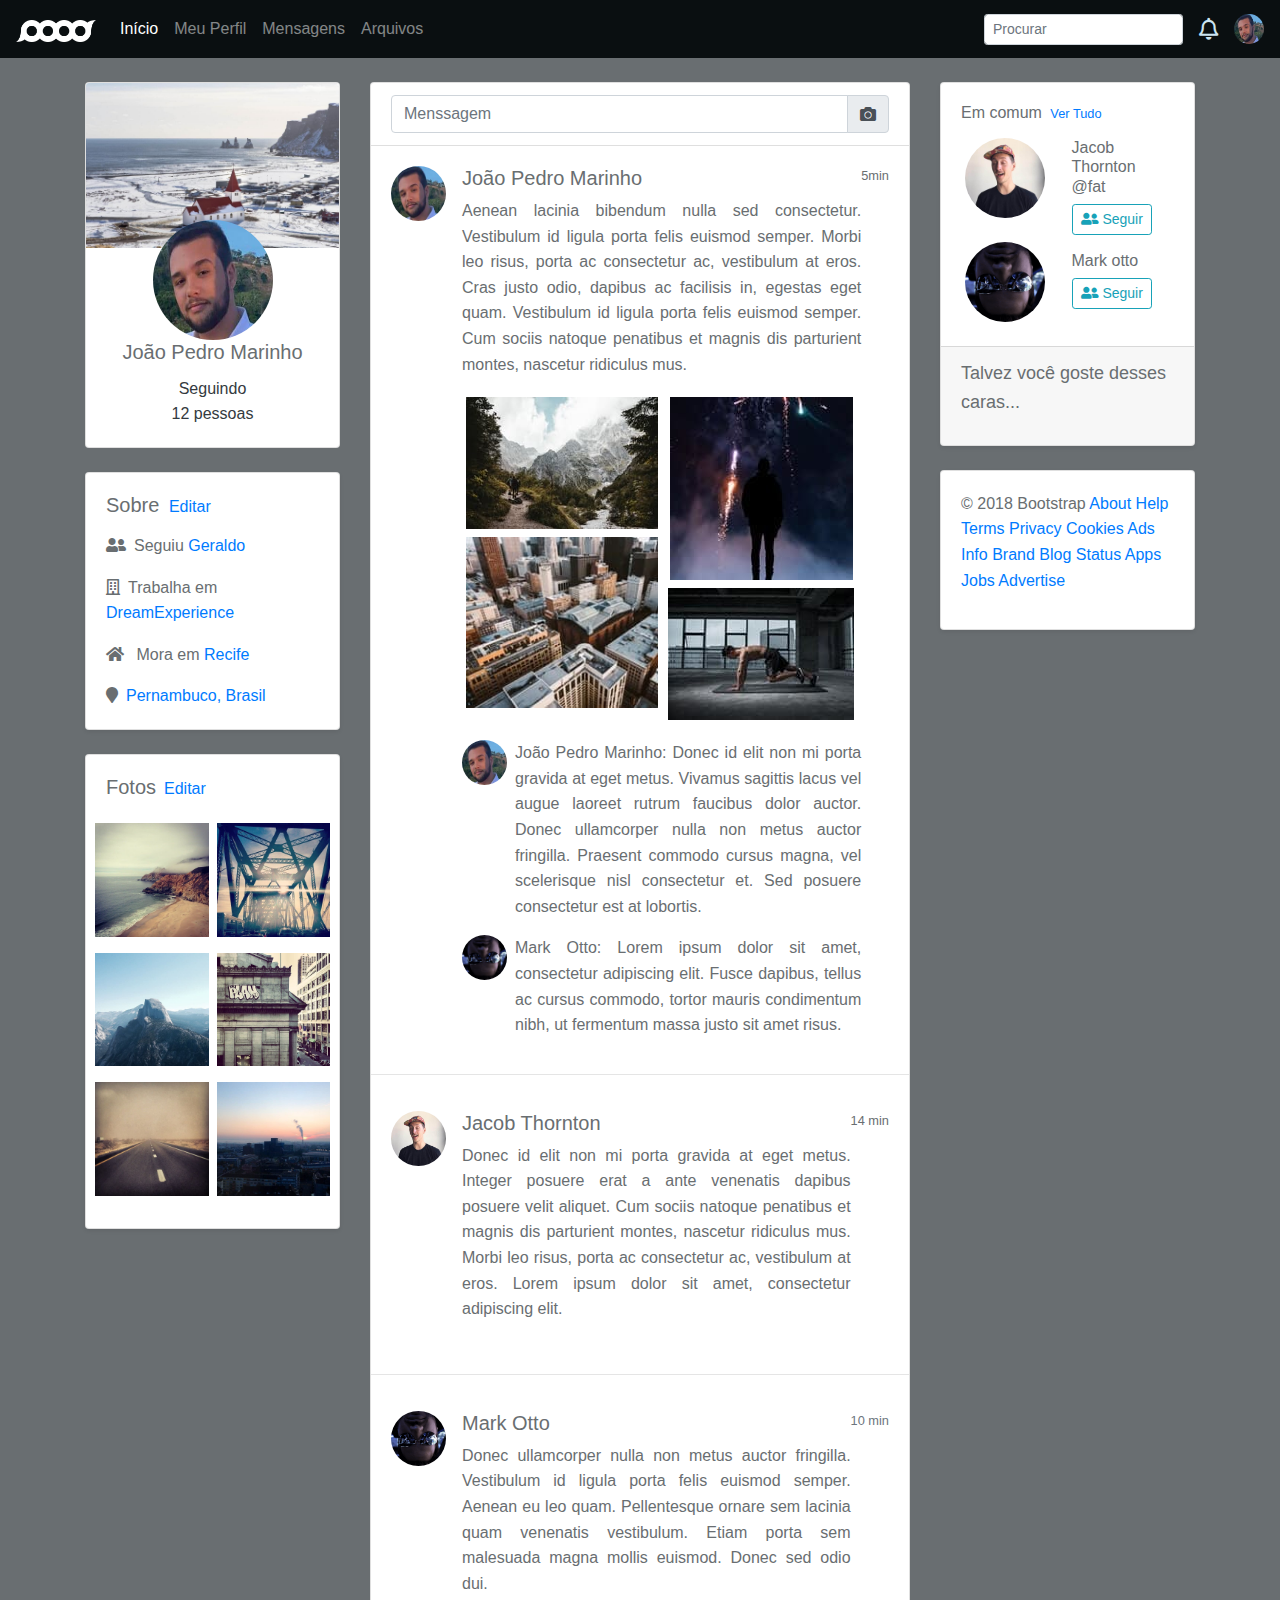
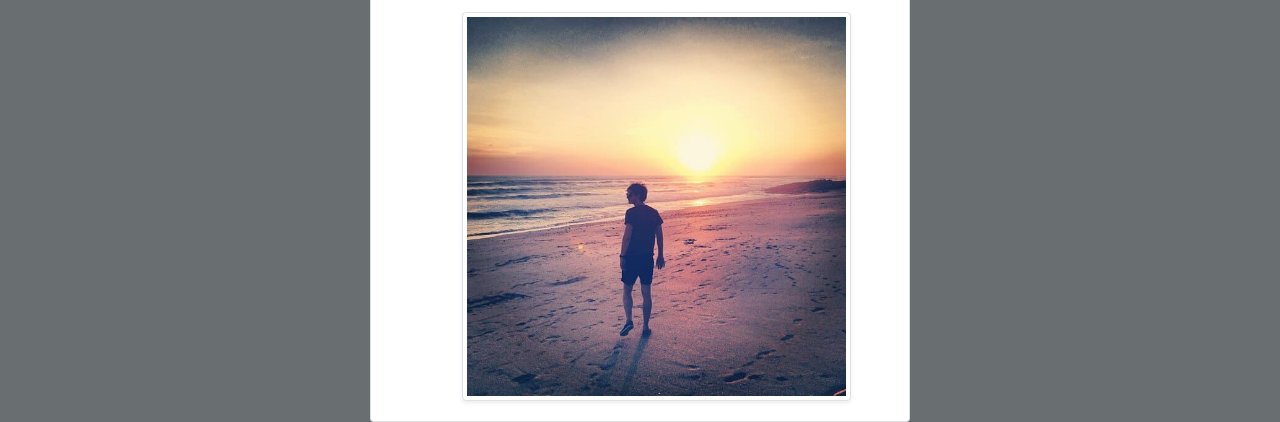
==== commit f8d32152: "pwa" ====
--- a/index.html
+++ b/index.html
@@ -5,6 +5,7 @@
 <meta name ="Social media" content="A fun Social Media for cool & new developers">
 <meta name="viewport" content="width=device-width, initial-scale=1.0">
 <meta http-equiv="X-UA-Compatible" content="ie=edge">
+<link rel="manifest" href="/manifest.json">
 <link rel="stylesheet" href="https://cdnjs.cloudflare.com/ajax/libs/twitter-bootstrap/4.3.1/css/bootstrap.min.css">
 <link rel="stylesheet" href="https://use.fontawesome.com/releases/v5.7.2/css/all.css">
 <link rel="stylesheet" href="style.css">
@@ -14,6 +15,12 @@
 <script type="text/javascript" src="lightbox-plus-jquery.min.js"></script>
 <!------------------LIght BOx for Gallery-------------->
 <title>Minha Rede Social</title>
+
+<script>
+    if(typeof navigator.serviceWorker !== 'undefined'){
+        navigator.serviceWorker.register('pwabuilder-sw.js')
+    }
+</script>
 </head>
 <body>
 
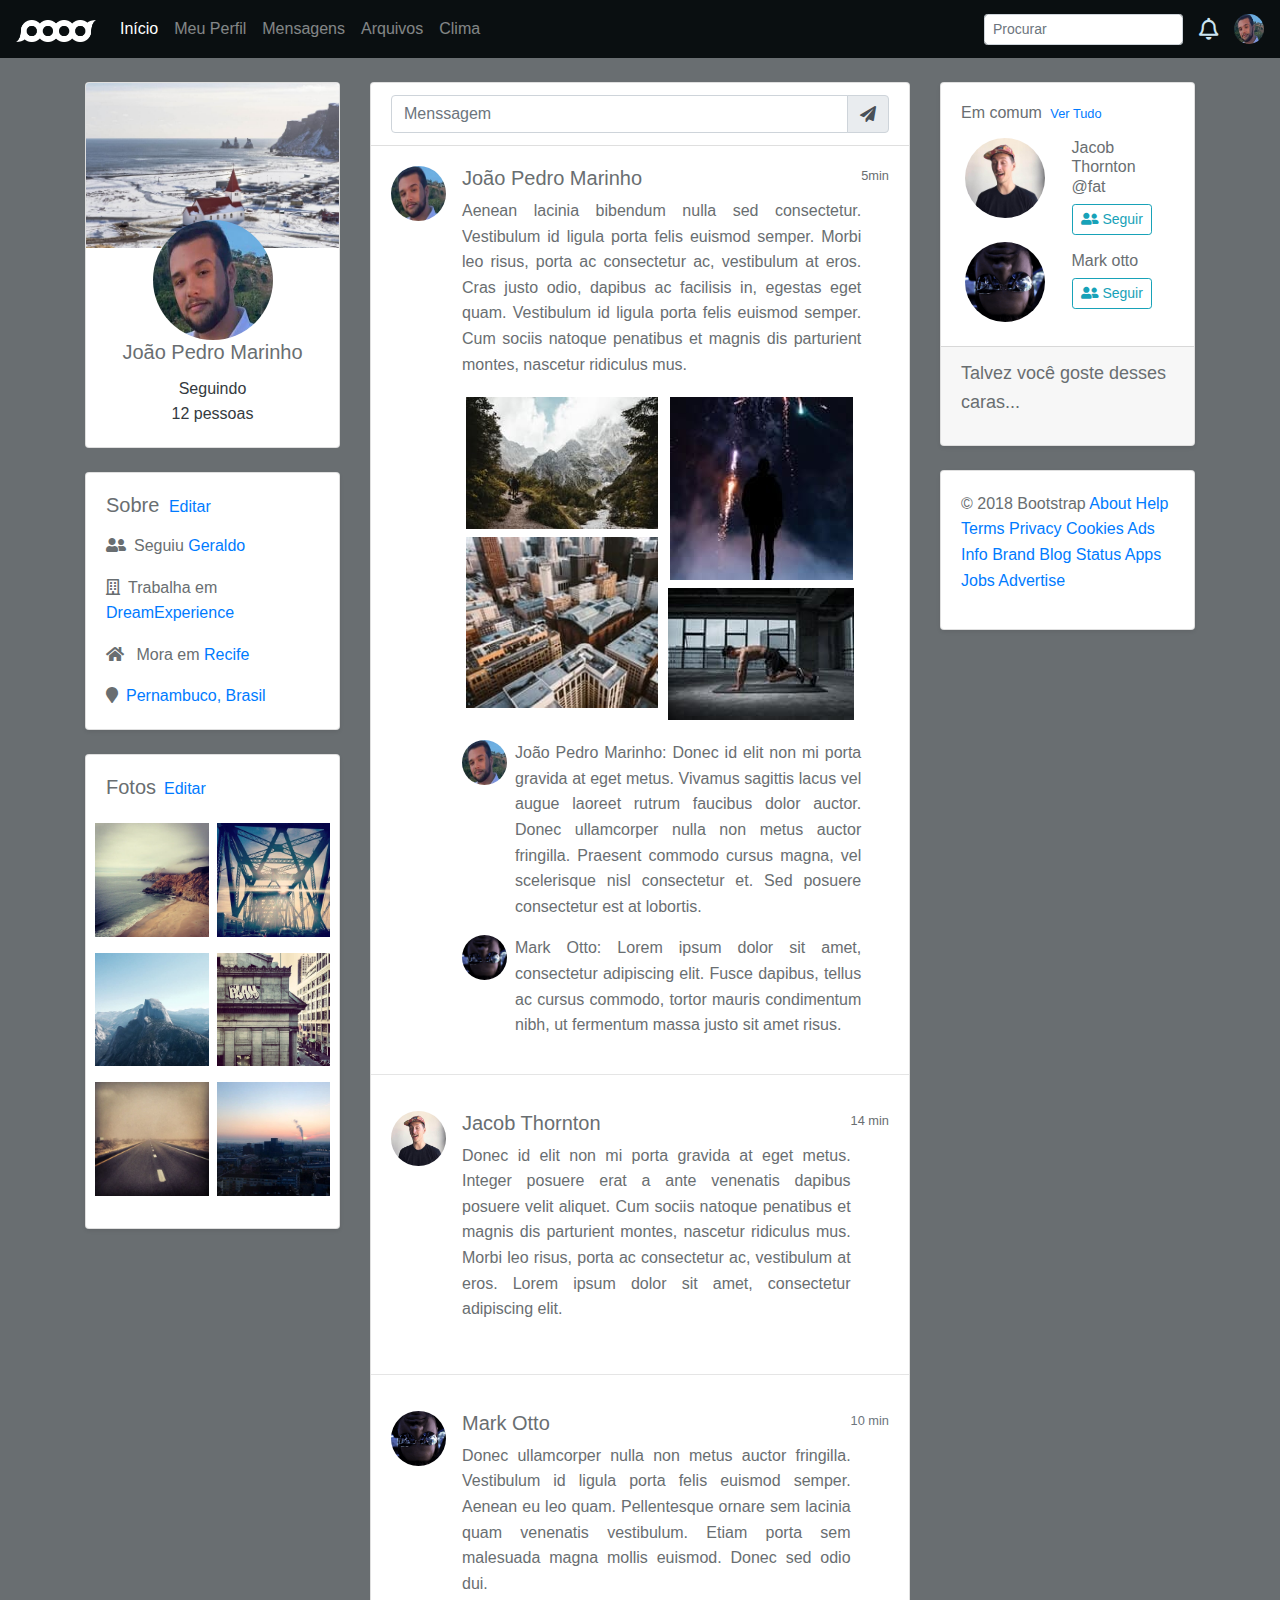
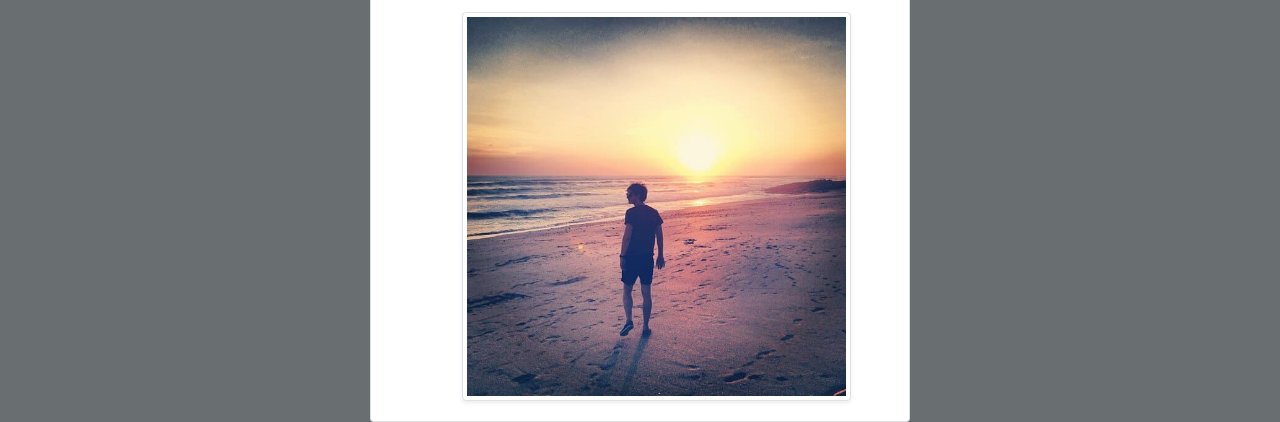
==== commit 813e887b: "api working" ====
--- a/index.html
+++ b/index.html
@@ -2,8 +2,9 @@
 <html lang="en">
 <head>
 <meta charset="UTF-8">
-<meta name ="Social media" content="A fun Social Media for cool & new developers">
+<meta name ="description" content="A fun Social Media for cool & new developers.">
 <meta name="viewport" content="width=device-width, initial-scale=1.0">
+<meta name="theme-color" content="#696e71"/>
 <meta http-equiv="X-UA-Compatible" content="ie=edge">
 <link rel="manifest" href="/manifest.json">
 <link rel="stylesheet" href="https://cdnjs.cloudflare.com/ajax/libs/twitter-bootstrap/4.3.1/css/bootstrap.min.css">
@@ -39,6 +40,7 @@
                 <li class="nav-item"><a href="profile.html" class="nav-link">Meu Perfil</a></li>
                 <li class="nav-item"><a href="#modalview" class="nav-link" data-toggle="modal">Mensagens</a></li>
                 <li class="nav-item"><a href="notification.html" class="nav-link">Arquivos</a></li>
+                <li class="nav-item"><a href="climate.html" class="nav-link ">Clima</a></li>
                 <li class="nav-item"><a href="#" class="nav-link d-md-none">Sair</a></li>
 
             </ul>
@@ -367,7 +369,7 @@
 
                                  <div class="input-group-append">
                                         <div class="input-group-text">
-                                                <i class="fas fa-camera"></i>
+                                                <i class="fas fa-paper-plane" aria-hidden="true"></i>
                                             </div>
 
 
